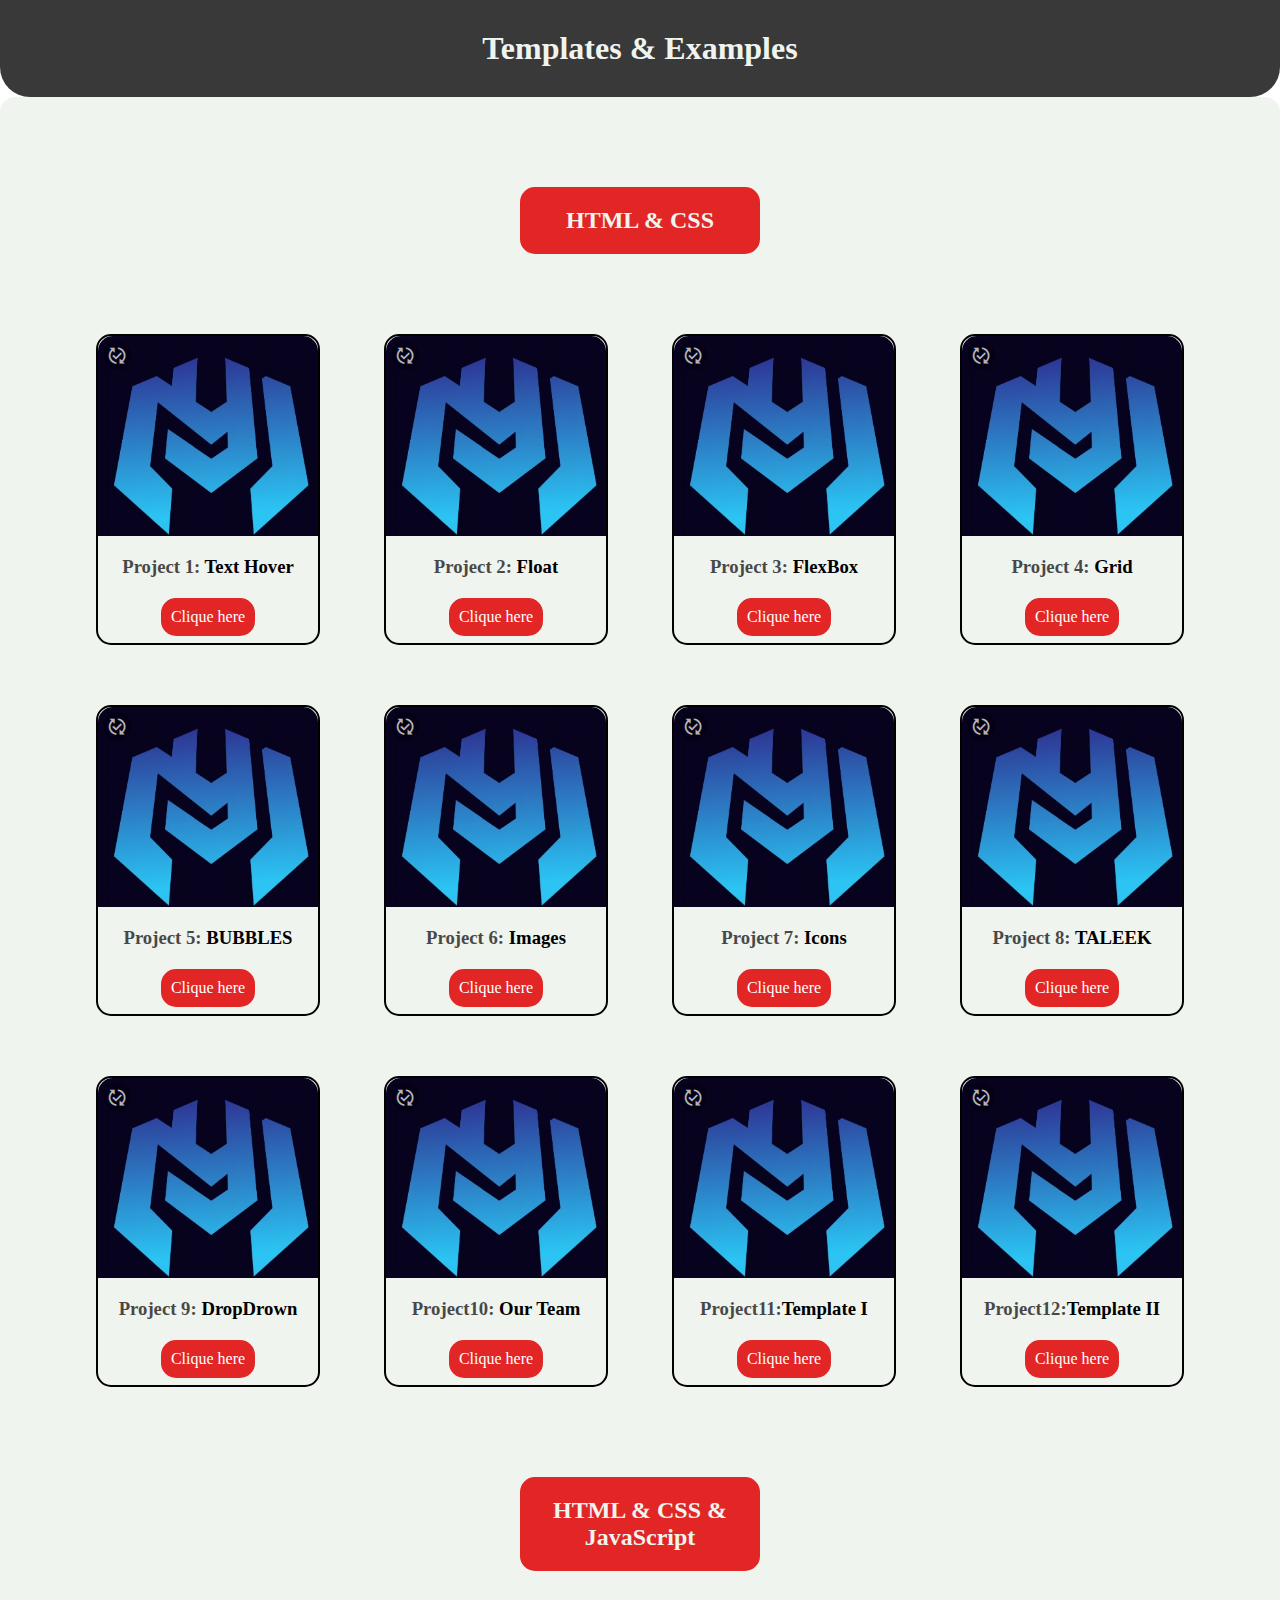
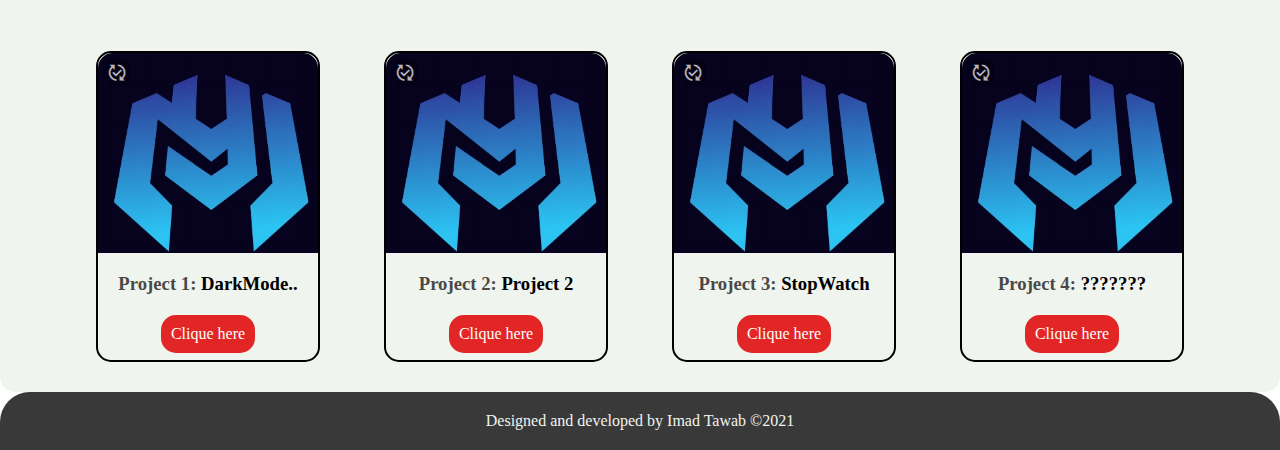
==== project1.html @ 53543ae6 "Add files via upload" ====
<!DOCTYPE html>
<html lang="en">

<head>
  <meta charset="UTF-8" />
  <meta http-equiv="X-UA-Compatible" content="IE=edge" />
  <meta name="viewport" content="width=device-width, initial-scale=1.0" />
  <title>Templates & Examples</title>
  <link rel="stylesheet" href="project1.css" />
  <link rel="stylesheet" href="style.css" />
  <script defer src="project1.js"></script>
</head>

<body>
  <header>
    <h1>Templates & Examples</h1>
  </header>
  <!-- <section>
        <img src="6c8febc4-47ec-4127-ae42-761b988107ea.jpg" alt="photo">
        <h2 class="name">Imad Tawab</h2>
        <p class="p1">The is my web site Courses development</p>
    </section> -->
  <main>
    <section class="html">
      <h2 class="main-title">HTML & CSS</h2>
      <div id="top" class="top">
        <article class="zone">
          <span class="icon-published_with_changes"></span>
          <div class="lesson"></div>
          <div class="lesson2 dn img-hc-1"></div>
          <h3 class="type">
            <span class="opacity">Project 1:</span> Text Hover
          </h3>
          <a class="buton" href="../project-2/project2.html">Clique here</a>
        </article>
        <article class="zone">
          <span class="icon-published_with_changes"></span>
          <div class="lesson"></div>
          <div class="lesson2 dn img-hc-2"></div>
          <h3 class="type"><span class="opacity">Project 2:</span> Float</h3>
          <a class="buton" href="../project-3/project3.html">Clique here</a>
        </article>
        <article class="zone">
          <span class="icon-published_with_changes"></span>
          <div class="lesson"></div>
          <div class="lesson2 dn img-hc-3"></div>
          <h3 class="type">
            <span class="opacity">Project 3:</span> FlexBox
          </h3>
          <a class="buton" href="../project-4-FlexBox/project4 FlexBox.html">Clique here</a>
        </article>
        <article class="zone">
          <span class="icon-published_with_changes"></span>
          <div class="lesson"></div>
          <div class="lesson2 dn img-hc-4"></div>
          <h3 class="type"><span class="opacity">Project 4:</span> Grid</h3>
          <a class="buton" href="../project-5-Grid/project5.html">Clique here</a>
        </article>
        <article class="zone">
          <span class="icon-published_with_changes"></span>
          <div class="lesson"></div>
          <div class="lesson2 dn img-hc-5"></div>
          <h3 class="type">
            <span class="opacity">Project 5:</span> BUBBLES
          </h3>
          <a class="buton" href="../project-6-Animation-BUBBLES/project6.html">Clique here</a>
        </article>
        <article class="zone">
          <span class="icon-published_with_changes"></span>
          <div class="lesson"></div>
          <div class="lesson2 dn img-hc-6"></div>
          <h3 class="type"><span class="opacity">Project 6:</span> Images</h3>
          <a class="buton" href="../project-7-Img/project7.html">Clique here</a>
        </article>
        <article class="zone">
          <span class="icon-published_with_changes"></span>
          <div class="lesson"></div>
          <div class="lesson2 dn img-hc-7"></div>
          <h3 class="type"><span class="opacity">Project 7:</span> Icons</h3>
          <a class="buton" href="../project-8-Icon/project8.html">Clique here</a>
        </article>
        <article class="zone">
          <span class="icon-published_with_changes"></span>
          <div class="lesson"></div>
          <div class="lesson2 dn img-hc-8"></div>
          <h3 class="type"><span class="opacity">Project 8:</span> TALEEK</h3>
          <a class="buton" href="../project-9-background-TALEEK/project9.html">Clique here</a>
        </article>
        <article class="zone">
          <span class="icon-published_with_changes"></span>
          <div class="lesson"></div>
          <div class="lesson2 dn img-hc-9"></div>
          <h3 class="type">
            <span class="opacity">Project 9:</span> D‏ropDrown
          </h3>
          <a class="buton" href="../project-10-D‏ropDrown/project10.html">Clique here</a>
        </article>
        <article class="zone">
          <span class="icon-published_with_changes"></span>
          <div class="lesson"></div>
          <div class="lesson2 dn img-hc-10"></div>
          <h3 class="type">
            <span class="opacity">Project10:</span> Our Team
          </h3>
          <a class="buton" href="../project-11/project11.html">Clique here</a>
        </article>
        <article class="zone">
          <span class="icon-published_with_changes"></span>
          <div class="lesson"></div>
          <div class="lesson2 dn img-hc-11"></div>
          <h3 class="type">
            <span class="opacity">Project11:</span>Template I
          </h3>
          <a class="buton" href="../project-12-ELzero-Template-1/project12.html">Clique here</a>
        </article>
        <article class="zone">
          <span class="icon-published_with_changes"></span>
          <div class="lesson"></div>
          <div class="lesson2 dn img-hc-12"></div>
          <h3 class="type">
            <span class="opacity">Project12:</span>Template II
          </h3>
          <a class="buton" href="../project-13/project13.html">Clique here</a>
        </article>
      </div>
    </section>
    <!-- 
********************************************
********************************************
********************************************
********************************************
 -->
    <section class="html">
      <h2 class="main-title">HTML & CSS & JavaScript</h2>
      <div id="top" class="top">
        <article class="zone">
          <span class="icon-published_with_changes"></span>
          <div class="lesson"></div>
          <div class="lesson2 dn img-hcj-1"></div>
          <h3 class="type">
            <span class="opacity">Project 1:</span> DarkMode..
          </h3>
          <a class="buton" href="../../EXEMPLES-HTML-CSS-JS/Project-1/index.html">Clique here</a>
        </article>
        <article class="zone">
          <span class="icon-published_with_changes"></span>
          <div class="lesson"></div>
          <div class="lesson2 dn img-hcj-2"></div>
          <h3 class="type">
            <span class="opacity">Project 2:</span> Project 2
          </h3>
          <a class="buton" href="../../EXEMPLES-HTML-CSS-JS/project-2/index.html">Clique here</a>
        </article>
        <article class="zone">
          <span class="icon-published_with_changes"></span>
          <div class="lesson"></div>
          <div class="lesson2 dn img-hcj-3"></div>
          <h3 class="type">
            <span class="opacity">Project 3:</span> StopWatch
          </h3>
          <a class="buton" href="../../EXEMPLES-HTML-CSS-JS/project-3-Crono/index.html">Clique here</a>
        </article>
        <article class="zone">
          <span class="icon-published_with_changes"></span>
          <div class="lesson"></div>
          <div class="lesson2 dn img-hcj-4"></div>
          <h3 class="type">
            <span class="opacity">Project 4:</span> ???????
          </h3>
          <a class="buton" href="#">Clique here</a>
        </article>
      </div>
    </section>
  </main>
  <footer>
    <p>Designed and developed by Imad Tawab ©2021</p>
  </footer>
</body>
</html>
---- project1.css ----
* {
  margin: 0;
  padding: 0;
  text-align: center;
  border-radius: 15px;
}
main {
  background-color: #f0f4ef;
  padding-top: 30px;
}
header,
footer {
  background-color: #39393a;
  color: #f0f4ef;
}
header {
  border-radius: 0 0 30px 30px;
  padding: 30px;
}
footer {
  border-radius: 30px 30px 0 0;
  padding: 20px;
}
img {
  margin-top: 50px;
}
.name {
  margin: 20px;
}
.p1 {
  margin-bottom: 50px;
}
.html{
  padding-top:60px;
}
.main-title {
  background-color: rgb(226, 37, 37);
  color: #f0f4ef;
  padding: 20px;
  width: 200px;
  margin: 0 auto;
  margin-bottom: 50px;
}
.zone {
  border: 2px solid rgb(0, 0, 0);
  margin: 30px;
  display: inline-block;
  width: 220px;
  position: relative;
}
.lesson{
  color: #f0f4ef;
  background-image: url(6c8febc4-47ec-4127-ae42-761b988107ea.jpg);
  background-size: cover;
  background-position: top center;
  height: 170px;
  padding: 15px;
  border-radius: 15px 15px 0 0;  
}
.lesson2{
  color: #f0f4ef;
  background-size: cover;
  background-position: top center;
  height: 170px;
  padding: 15px;
  border-radius: 15px 15px 0 0;  
}

.dn{
display:none;
}
/***********************
 image-HTML&CSS 
 **********************/
.img-hc-1 {
  background-image: url(../../images-Projects/HTML&CSS/img1.png);
}

.img-hc-2 {
  background-image: url(../../images-Projects/HTML&CSS/img2.png);
}

.img-hc-3 {
  background-image: url(../../images-Projects/HTML&CSS/img3.png);
}

.img-hc-4 {
  background-image: url(../../images-Projects/HTML&CSS/img4.png);
}
.img-hc-5 {
  background-image: url(../../images-Projects/HTML&CSS/img5.png);
}
.img-hc-6 {
  background-image: url(../../images-Projects/HTML&CSS/img6.png);
}
.img-hc-7 {
  background-image: url(../../images-Projects/HTML&CSS/img7.png);
}
.img-hc-8 {
  background-image: url(../../images-Projects/HTML&CSS/img8.png);
}
.img-hc-9 {
  background-image: url(../../images-Projects/HTML&CSS/img9.png);
}
.img-hc-10 {
  background-image: url(../../images-Projects/HTML&CSS/img10.png);
}
.img-hc-11 {
  background-image: url(../../images-Projects/HTML&CSS/img11.png);
}
.img-hc-12 {
  background-image: url(../../images-Projects/HTML&CSS/img12.png);
}
/***********************
 image-HTML&CSS&JavaScript
 **********************/
  .img-hcj-1 {
  background-image: url(../../images-Projects/HTML&CSS&JS/img1.png);
}
 .img-hcj-2 {
  background-image: url(../../images-Projects/HTML&CSS&JS/img2.png);
}
 .img-hcj-3 {
  background-image: url(../../images-Projects/HTML&CSS&JS/img3.png);
}

 /* ***********************
 *********************
 ***********************/
.type {
  margin: 20px;
}
.buton {
  text-decoration: none;
  background-color: rgb(226, 37, 37);
  color: white;
  padding: 10px;
  display: inline-block;
  margin-bottom: 7px;
}

/* 
            
 */
.opacity {
  opacity: 0.7;
}
.icon-published_with_changes {
  position: absolute;
  color: #fff;
  left: 5px;
  top: 5px;
  font-size: 20px;
  opacity: 0.7;
  transition: all 0.2s;
  transition: transform 0.6s;
  background-color: rgba(0, 0, 0, 0.363);
  padding: 4px;
  z-index:100;
}

.icon-published_with_changes:hover {
  opacity: 1;
  cursor: pointer;
}
.icon-published_with_changes:active {
  transform: rotate(360deg);
}
---- style.css ----
@font-face {
  font-family: 'icomoon';
  src:  url('fonts/icomoon.eot?55htps');
  src:  url('fonts/icomoon.eot?55htps#iefix') format('embedded-opentype'),
    url('fonts/icomoon.ttf?55htps') format('truetype'),
    url('fonts/icomoon.woff?55htps') format('woff'),
    url('fonts/icomoon.svg?55htps#icomoon') format('svg');
  font-weight: normal;
  font-style: normal;
  font-display: block;
}

[class^="icon-"], [class*=" icon-"] {
  /* use !important to prevent issues with browser extensions that change fonts */
  font-family: 'icomoon' !important;
  speak: never;
  font-style: normal;
  font-weight: normal;
  font-variant: normal;
  text-transform: none;
  line-height: 1;

  /* Better Font Rendering =========== */
  -webkit-font-smoothing: antialiased;
  -moz-osx-font-smoothing: grayscale;
}

.icon-published_with_changes:before {
  content: "\e900";
}
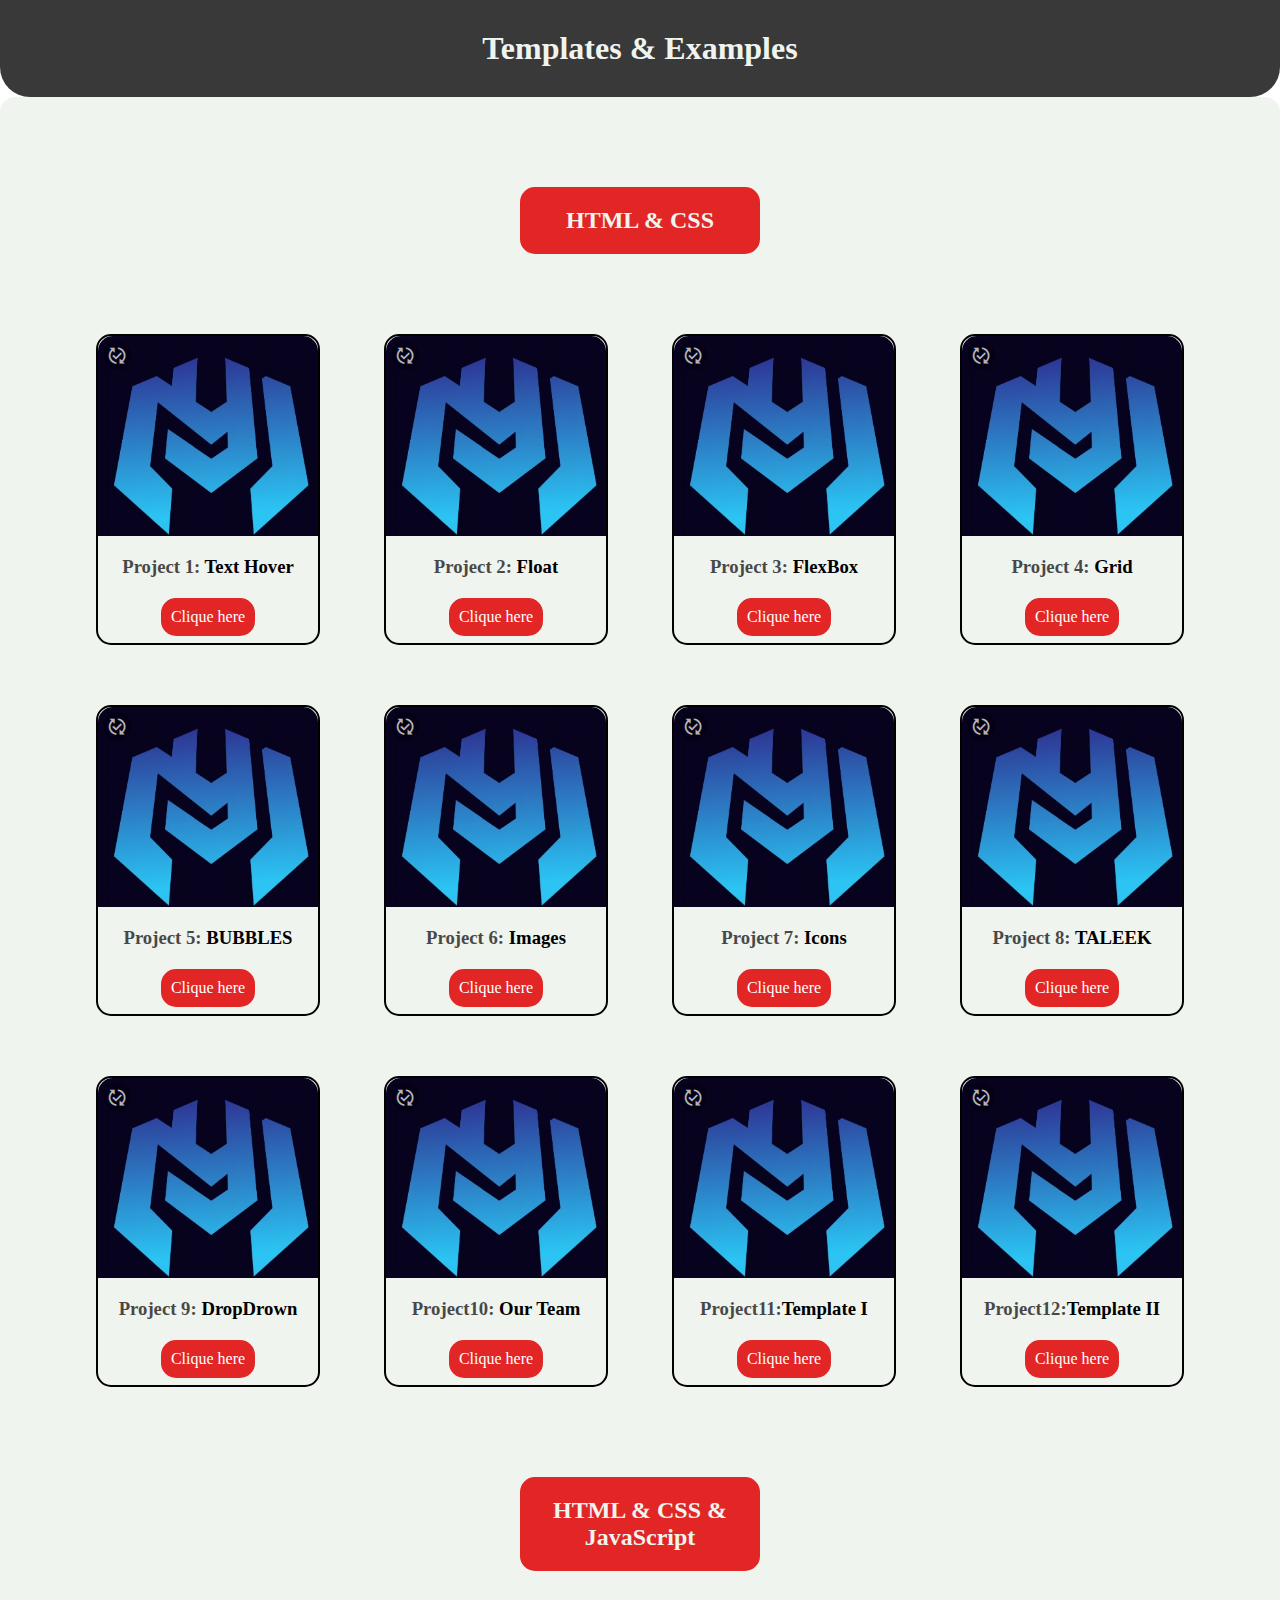
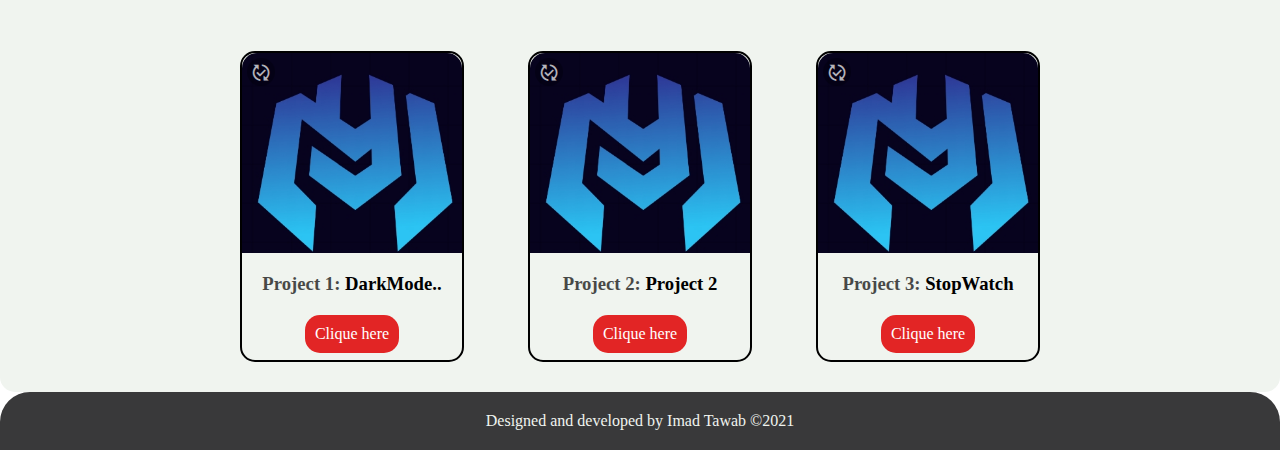
==== commit fe08a77a: "Add files via upload" ====
--- a/project1.html
+++ b/project1.html
@@ -31,14 +31,14 @@
           <h3 class="type">
             <span class="opacity">Project 1:</span> Text Hover
           </h3>
-          <a class="buton" href="../project-2/project2.html">Clique here</a>
+          <a class="buton" href="https://imadtawab.github.io/project2-hc/">Clique here</a>
         </article>
         <article class="zone">
           <span class="icon-published_with_changes"></span>
           <div class="lesson"></div>
           <div class="lesson2 dn img-hc-2"></div>
           <h3 class="type"><span class="opacity">Project 2:</span> Float</h3>
-          <a class="buton" href="../project-3/project3.html">Clique here</a>
+          <a class="buton" href="https://imadtawab.github.io/project3-hc/">Clique here</a>
         </article>
         <article class="zone">
           <span class="icon-published_with_changes"></span>
@@ -47,14 +47,14 @@
           <h3 class="type">
             <span class="opacity">Project 3:</span> FlexBox
           </h3>
-          <a class="buton" href="../project-4-FlexBox/project4 FlexBox.html">Clique here</a>
+          <a class="buton" href="https://imadtawab.github.io/project4-hc/">Clique here</a>
         </article>
         <article class="zone">
           <span class="icon-published_with_changes"></span>
           <div class="lesson"></div>
           <div class="lesson2 dn img-hc-4"></div>
           <h3 class="type"><span class="opacity">Project 4:</span> Grid</h3>
-          <a class="buton" href="../project-5-Grid/project5.html">Clique here</a>
+          <a class="buton" href="https://imadtawab.github.io/project5-hc/">Clique here</a>
         </article>
         <article class="zone">
           <span class="icon-published_with_changes"></span>
@@ -63,28 +63,28 @@
           <h3 class="type">
             <span class="opacity">Project 5:</span> BUBBLES
           </h3>
-          <a class="buton" href="../project-6-Animation-BUBBLES/project6.html">Clique here</a>
+          <a class="buton" href="https://imadtawab.github.io/project6-hc/">Clique here</a>
         </article>
         <article class="zone">
           <span class="icon-published_with_changes"></span>
           <div class="lesson"></div>
           <div class="lesson2 dn img-hc-6"></div>
           <h3 class="type"><span class="opacity">Project 6:</span> Images</h3>
-          <a class="buton" href="../project-7-Img/project7.html">Clique here</a>
+          <a class="buton" href="https://imadtawab.github.io/project7-hc/">Clique here</a>
         </article>
         <article class="zone">
           <span class="icon-published_with_changes"></span>
           <div class="lesson"></div>
           <div class="lesson2 dn img-hc-7"></div>
           <h3 class="type"><span class="opacity">Project 7:</span> Icons</h3>
-          <a class="buton" href="../project-8-Icon/project8.html">Clique here</a>
+          <a class="buton" href="https://imadtawab.github.io/project8-hc/">Clique here</a>
         </article>
         <article class="zone">
           <span class="icon-published_with_changes"></span>
           <div class="lesson"></div>
           <div class="lesson2 dn img-hc-8"></div>
           <h3 class="type"><span class="opacity">Project 8:</span> TALEEK</h3>
-          <a class="buton" href="../project-9-background-TALEEK/project9.html">Clique here</a>
+          <a class="buton" href="https://imadtawab.github.io/project9-hc/">Clique here</a>
         </article>
         <article class="zone">
           <span class="icon-published_with_changes"></span>
@@ -93,7 +93,7 @@
           <h3 class="type">
             <span class="opacity">Project 9:</span> D‏ropDrown
           </h3>
-          <a class="buton" href="../project-10-D‏ropDrown/project10.html">Clique here</a>
+          <a class="buton" href="https://imadtawab.github.io/project10-hc/">Clique here</a>
         </article>
         <article class="zone">
           <span class="icon-published_with_changes"></span>
@@ -102,7 +102,7 @@
           <h3 class="type">
             <span class="opacity">Project10:</span> Our Team
           </h3>
-          <a class="buton" href="../project-11/project11.html">Clique here</a>
+          <a class="buton" href="https://imadtawab.github.io/project11-hc/">Clique here</a>
         </article>
         <article class="zone">
           <span class="icon-published_with_changes"></span>
@@ -111,7 +111,7 @@
           <h3 class="type">
             <span class="opacity">Project11:</span>Template I
           </h3>
-          <a class="buton" href="../project-12-ELzero-Template-1/project12.html">Clique here</a>
+          <a class="buton" href="https://imadtawab.github.io/project12-hc/">Clique here</a>
         </article>
         <article class="zone">
           <span class="icon-published_with_changes"></span>
@@ -120,7 +120,7 @@
           <h3 class="type">
             <span class="opacity">Project12:</span>Template II
           </h3>
-          <a class="buton" href="../project-13/project13.html">Clique here</a>
+          <a class="buton" href="https://imadtawab.github.io/project13-hc/">Clique here</a>
         </article>
       </div>
     </section>
@@ -140,7 +140,7 @@
           <h3 class="type">
             <span class="opacity">Project 1:</span> DarkMode..
           </h3>
-          <a class="buton" href="../../EXEMPLES-HTML-CSS-JS/Project-1/index.html">Clique here</a>
+          <a class="buton" href="https://imadtawab.github.io/Project/">Clique here</a>
         </article>
         <article class="zone">
           <span class="icon-published_with_changes"></span>
@@ -149,7 +149,7 @@
           <h3 class="type">
             <span class="opacity">Project 2:</span> Project 2
           </h3>
-          <a class="buton" href="../../EXEMPLES-HTML-CSS-JS/project-2/index.html">Clique here</a>
+          <a class="buton" href="https://imadtawab.github.io/To-do-list/">Clique here</a>
         </article>
         <article class="zone">
           <span class="icon-published_with_changes"></span>
@@ -158,9 +158,9 @@
           <h3 class="type">
             <span class="opacity">Project 3:</span> StopWatch
           </h3>
-          <a class="buton" href="../../EXEMPLES-HTML-CSS-JS/project-3-Crono/index.html">Clique here</a>
+          <a class="buton" href="https://imadtawab.github.io/StopWatch/">Clique here</a>
         </article>
-        <article class="zone">
+        <!-- <article class="zone">
           <span class="icon-published_with_changes"></span>
           <div class="lesson"></div>
           <div class="lesson2 dn img-hcj-4"></div>
@@ -168,7 +168,7 @@
             <span class="opacity">Project 4:</span> ???????
           </h3>
           <a class="buton" href="#">Clique here</a>
-        </article>
+        </article> -->
       </div>
     </section>
   </main>
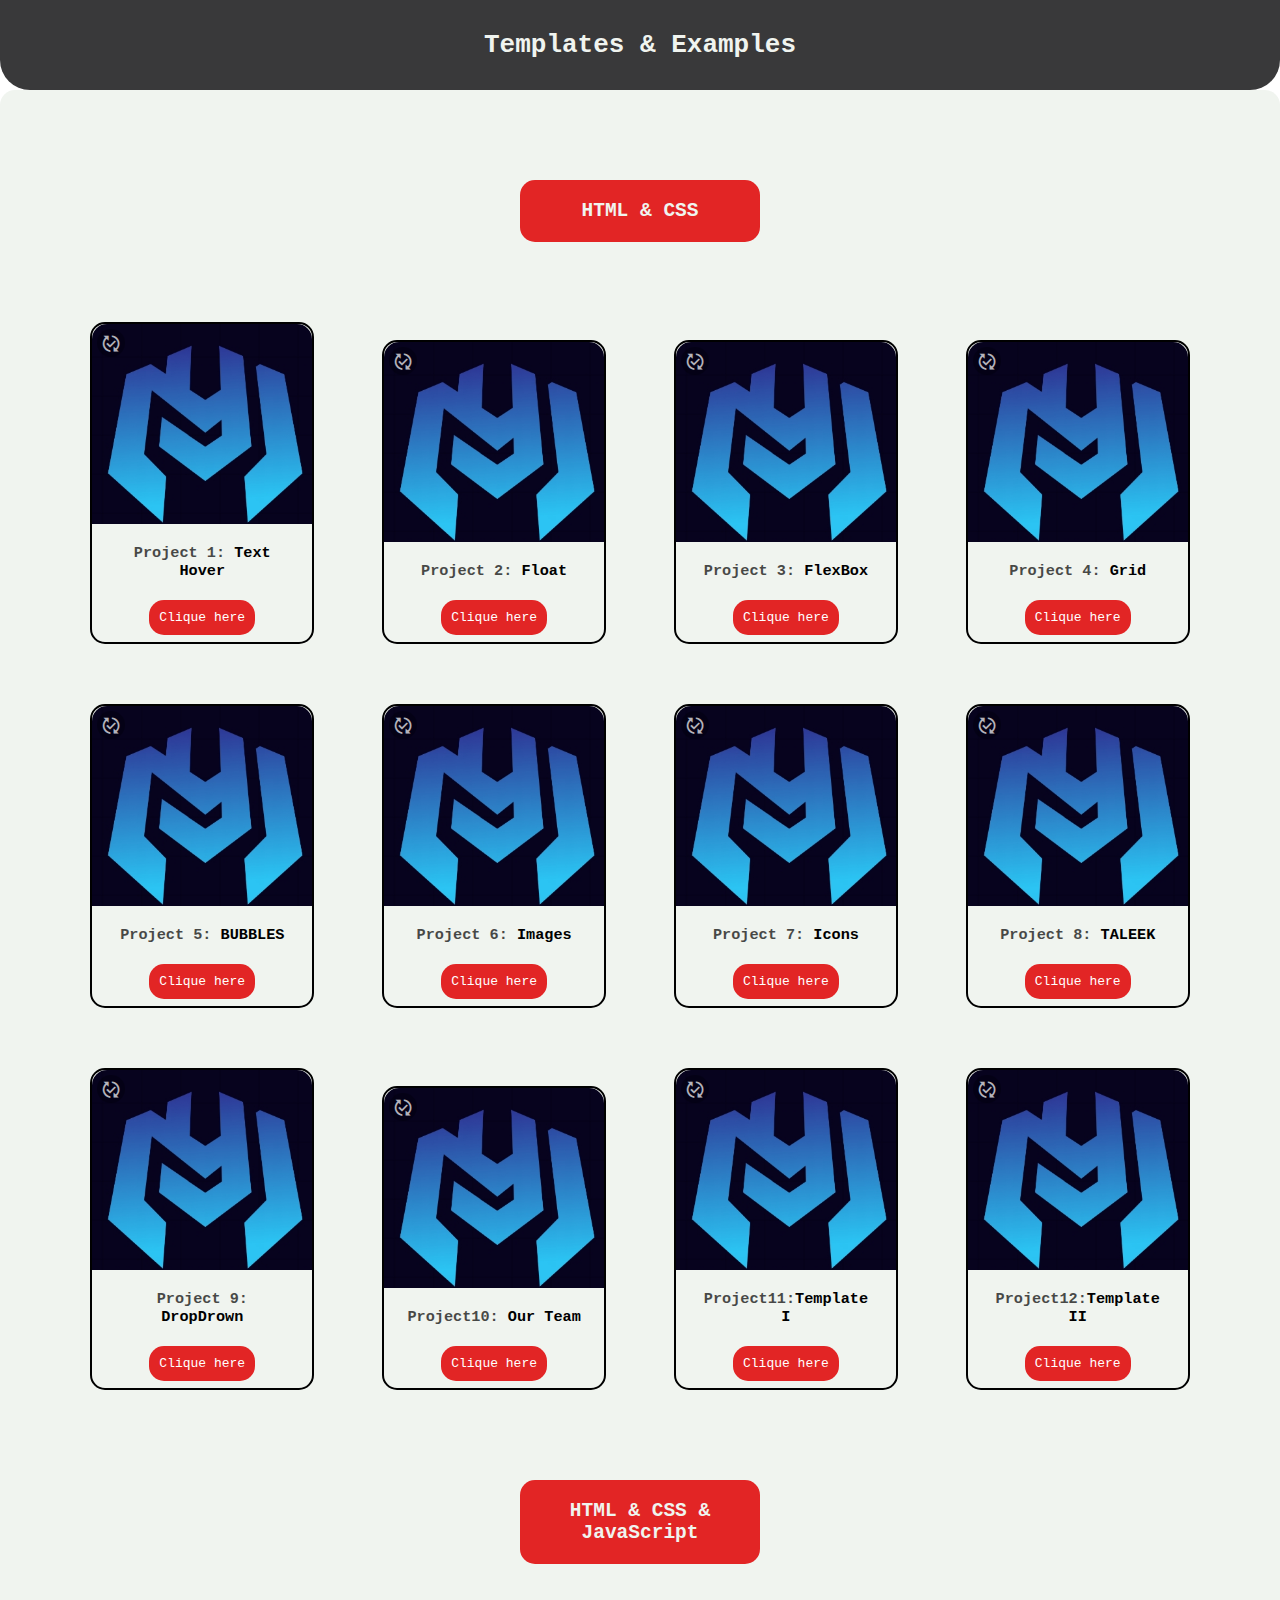
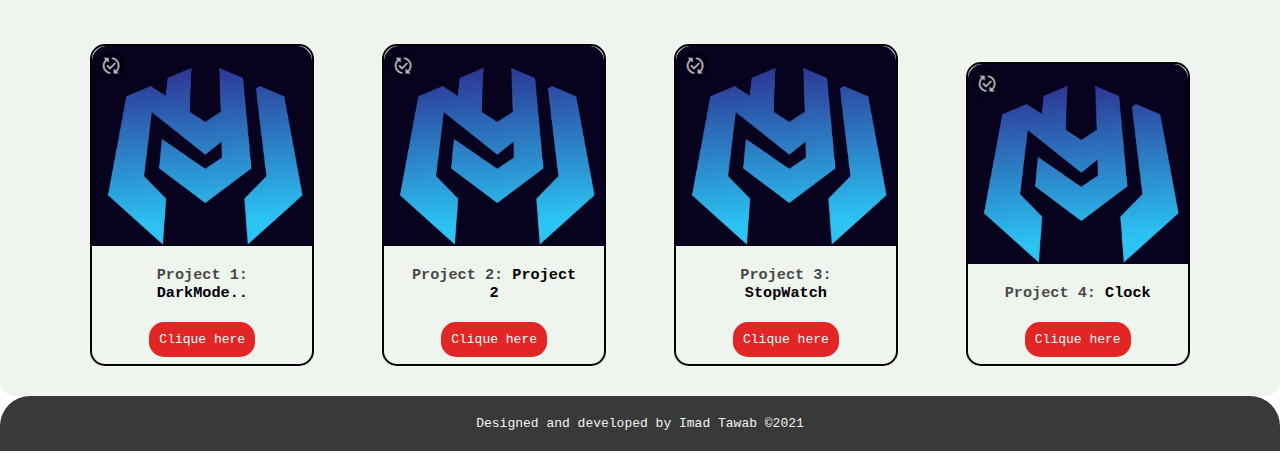
==== commit e418d689: "Add files via upload" ====
--- a/project1.html
+++ b/project1.html
@@ -160,6 +160,15 @@
           </h3>
           <a class="buton" href="https://imadtawab.github.io/StopWatch/">Clique here</a>
         </article>
+        <article class="zone">
+          <span class="icon-published_with_changes"></span>
+          <div class="lesson"></div>
+          <div class="lesson2 dn img-hcj-4"></div>
+          <h3 class="type">
+            <span class="opacity">Project 4:</span> Clock
+          </h3>
+          <a class="buton" href="https://imadtawab.github.io/Clock/">Clique here</a>
+        </article>
         <!-- <article class="zone">
           <span class="icon-published_with_changes"></span>
           <div class="lesson"></div>
--- a/project1.css
+++ b/project1.css
@@ -3,6 +3,7 @@
   padding: 0;
   text-align: center;
   border-radius: 15px;
+  font-family: monospace;
 }
 main {
   background-color: #f0f4ef;
@@ -73,55 +74,58 @@
  image-HTML&CSS 
  **********************/
 .img-hc-1 {
-  background-image: url(../../images-Projects/HTML&CSS/img1.png);
+  background-image: url(images/HTML&CSS/img1.png);
 }
 
 .img-hc-2 {
-  background-image: url(../../images-Projects/HTML&CSS/img2.png);
+  background-image: url(images/HTML&CSS/img2.png);
 }
 
 .img-hc-3 {
-  background-image: url(../../images-Projects/HTML&CSS/img3.png);
+  background-image: url(images/HTML&CSS/img3.png);
 }
 
 .img-hc-4 {
-  background-image: url(../../images-Projects/HTML&CSS/img4.png);
+  background-image: url(images/HTML&CSS/img4.png);
 }
 .img-hc-5 {
-  background-image: url(../../images-Projects/HTML&CSS/img5.png);
+  background-image: url(images/HTML&CSS/img5.png);
 }
 .img-hc-6 {
-  background-image: url(../../images-Projects/HTML&CSS/img6.png);
+  background-image: url(images/HTML&CSS/img6.png);
 }
 .img-hc-7 {
-  background-image: url(../../images-Projects/HTML&CSS/img7.png);
+  background-image: url(images/HTML&CSS/img7.png);
 }
 .img-hc-8 {
-  background-image: url(../../images-Projects/HTML&CSS/img8.png);
+  background-image: url(images/HTML&CSS/img8.png);
 }
 .img-hc-9 {
-  background-image: url(../../images-Projects/HTML&CSS/img9.png);
+  background-image: url(images/HTML&CSS/img9.png);
 }
 .img-hc-10 {
-  background-image: url(../../images-Projects/HTML&CSS/img10.png);
+  background-image: url(images/HTML&CSS/img10.png);
 }
 .img-hc-11 {
-  background-image: url(../../images-Projects/HTML&CSS/img11.png);
+  background-image: url(images/HTML&CSS/img11.png);
 }
 .img-hc-12 {
-  background-image: url(../../images-Projects/HTML&CSS/img12.png);
+  background-image: url(images/HTML&CSS/img12.png);
 }
 /***********************
  image-HTML&CSS&JavaScript
  **********************/
   .img-hcj-1 {
-  background-image: url(../../images-Projects/HTML&CSS&JS/img1.png);
+  background-image: url(images/HTML&CSS&JS/img1.png);
 }
  .img-hcj-2 {
-  background-image: url(../../images-Projects/HTML&CSS&JS/img2.png);
+  background-image: url(images/HTML&CSS&JS/img2.png);
 }
- .img-hcj-3 {
-  background-image: url(../../images-Projects/HTML&CSS&JS/img3.png);
+.img-hcj-3 {
+  background-image: url(images/HTML&CSS&JS/img3.png);
+}
+.img-hcj-4 {
+  background-image: url(images/HTML&CSS&JS/img4.png);
 }
 
  /* ***********************
